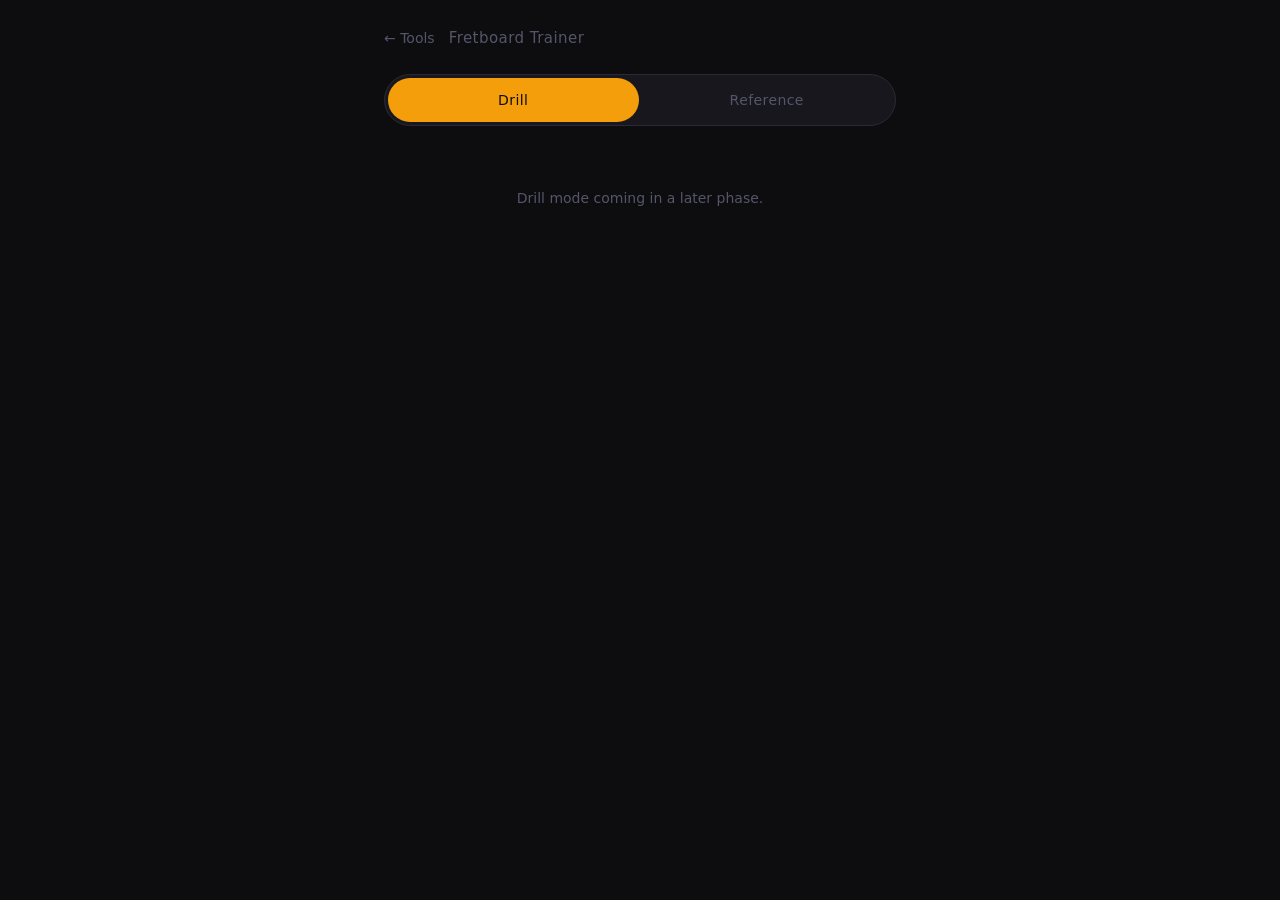
==== fretboard-trainer/index.html @ 33167a0d "Scaffold fretboard-trainer tool structure Adds the tab shell (Drill/Reference) and base styling for " ====
<!DOCTYPE html>
<html lang="en">
<head>
  <meta charset="UTF-8">
  <meta name="viewport" content="width=device-width, initial-scale=1.0, viewport-fit=cover">
  <link rel="apple-touch-icon" href="../apple-touch-icon.png">
  <title>Fretboard Trainer</title>
  <link rel="stylesheet" href="styles.css">
</head>
<body>
  <div class="app">
    <header class="app-header">
      <a class="back-link" href="../">&larr; Tools</a>
      <span class="app-title">Fretboard Trainer</span>
    </header>

    <div class="mode-toggle" role="tablist">
      <button class="mode-btn active" id="tab-drill" role="tab" aria-selected="true" aria-controls="drill-view">Drill</button>
      <button class="mode-btn" id="tab-reference" role="tab" aria-selected="false" aria-controls="reference-view">Reference</button>
    </div>

    <main class="views">
      <section id="drill-view" class="view" role="tabpanel" aria-labelledby="tab-drill">
        <p class="placeholder-note">Drill mode coming in a later phase.</p>
      </section>
      <section id="reference-view" class="view" role="tabpanel" aria-labelledby="tab-reference" hidden>
        <p class="placeholder-note">Reference view coming in a later phase.</p>
      </section>
    </main>
  </div>

  <script type="module" src="app.js"></script>
</body>
</html>
---- fretboard-trainer/styles.css ----
*, *::before, *::after { box-sizing: border-box; margin: 0; padding: 0; }

html {
  -webkit-text-size-adjust: 100%;
      -ms-text-size-adjust: 100%;
}

:root {
  --bg:           #0d0d0f;
  --surface:      #17171d;
  --border:       #2a2a35;
  --text:         #f0ede8;
  --text-dim:     #55556a;
  --accent:       #f59e0b;
  --accent-glow:  rgba(245, 158, 11, 0.3);
  --radius:       14px;
}

body {
  background: var(--bg);
  color: var(--text);
  font-family: -apple-system, BlinkMacSystemFont, 'SF Pro Text', system-ui, sans-serif;
  min-height: 100vh;        /* fallback for iOS < 15.4 */
  min-height: 100dvh;
  -webkit-font-smoothing: antialiased;
}

/* ─── Layout ────────────────────────────────────────────── */
.app {
  max-width: 560px;
  margin: 0 auto;
  padding: 0 24px env(safe-area-inset-bottom, 16px);
  display: flex;
  flex-direction: column;
  min-height: 100dvh;
  gap: 16px;
}

/* ─── Header ────────────────────────────────────────────── */
.app-header {
  display: flex;
  align-items: center;
  gap: 14px;
  padding-top: 18px;
}

.back-link {
  color: var(--text-dim);
  text-decoration: none;
  font-size: 14px;
  padding: 12px 0;   /* 44px tall touch target */
}
.back-link:hover { color: var(--text); }

.app-title {
  font-size: 15px;
  font-weight: 500;
  color: var(--text-dim);
  letter-spacing: 0.03em;
}

/* ─── Mode toggle ───────────────────────────────────────── */
.mode-toggle {
  display: flex;
  background: var(--surface);
  border: 1px solid var(--border);
  border-radius: 100px;
  padding: 3px;
  gap: 3px;
}

.mode-btn {
  flex: 1;
  height: 44px;
  border: none;
  border-radius: 100px;
  background: transparent;
  color: var(--text-dim);
  font-size: 14px;
  font-weight: 500;
  font-family: inherit;
  cursor: pointer;
  touch-action: manipulation;
  -webkit-tap-highlight-color: transparent;
  letter-spacing: 0.03em;
  transition: background 0.15s, color 0.15s;
}
.mode-btn.active {
  background: var(--accent);
  color: #0d0d0f;
}
.mode-btn:not(.active):active { background: var(--border); }

/* ─── Views ─────────────────────────────────────────────── */
.views {
  flex: 1;
  min-height: 0;
}

.view[hidden] { display: none; }

.placeholder-note {
  color: var(--text-dim);
  font-size: 14px;
  text-align: center;
  padding: 48px 0;
}

/* clamp()-driven type elsewhere handles small screens — no breakpoint needed */
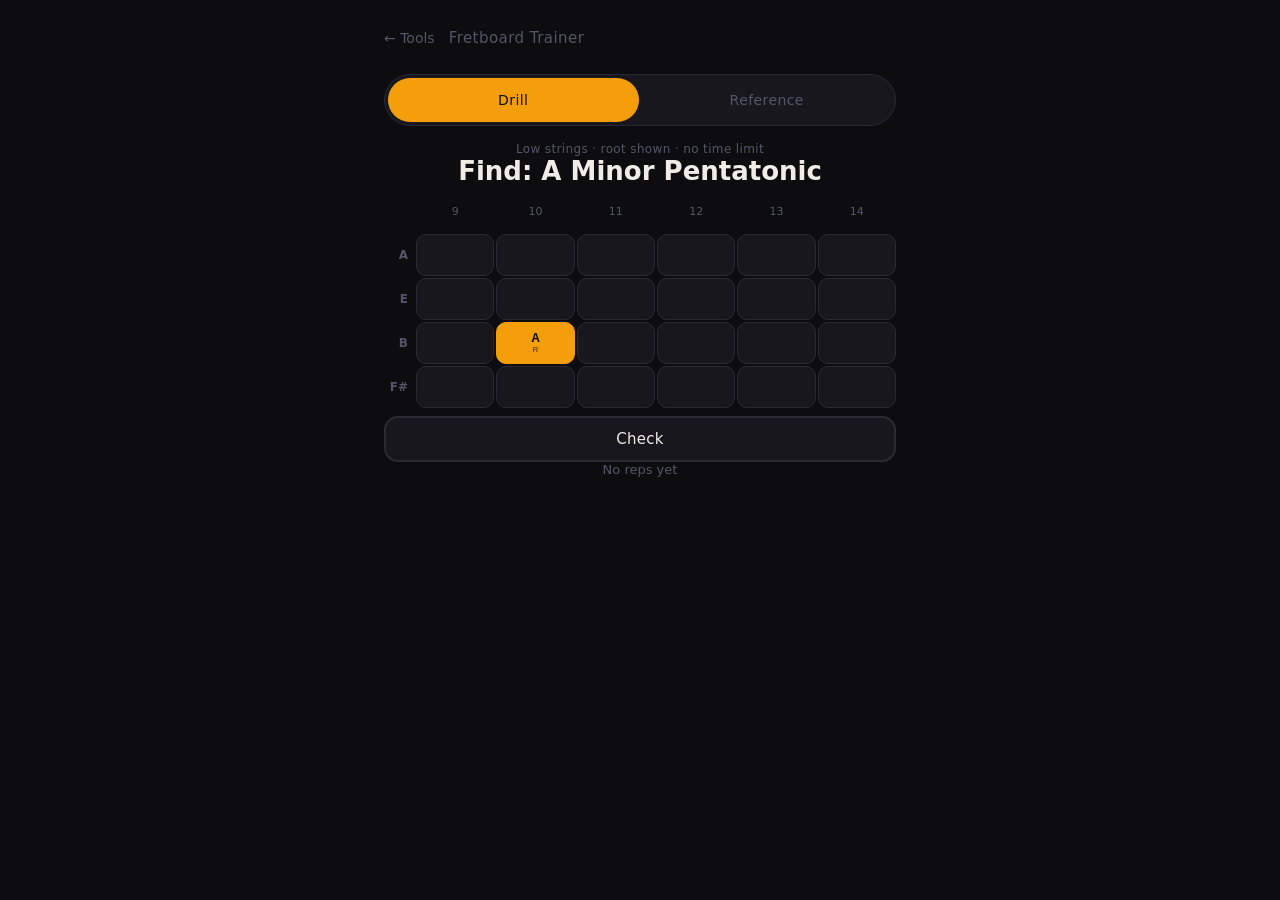
==== commit 68636b60: "Wire drill mode with Leitner SRS and interleaving srs.js implements a Leitner-style bucket scheduler" ====
--- a/fretboard-trainer/index.html
+++ b/fretboard-trainer/index.html
@@ -20,12 +20,8 @@
     </div>
 
     <main class="views">
-      <section id="drill-view" class="view" role="tabpanel" aria-labelledby="tab-drill">
-        <p class="placeholder-note">Drill mode coming in a later phase.</p>
-      </section>
-      <section id="reference-view" class="view" role="tabpanel" aria-labelledby="tab-reference" hidden>
-        <p class="placeholder-note">Reference view coming in a later phase.</p>
-      </section>
+      <section id="drill-view" class="view" role="tabpanel" aria-labelledby="tab-drill"></section>
+      <section id="reference-view" class="view" role="tabpanel" aria-labelledby="tab-reference" hidden></section>
     </main>
   </div>
 
--- a/fretboard-trainer/styles.css
+++ b/fretboard-trainer/styles.css
@@ -106,4 +106,185 @@
   padding: 48px 0;
 }
 
+/* ─── Reference/drill controls ─────────────────────────── */
+.ref-controls {
+  background: var(--surface);
+  border: 1px solid var(--border);
+  border-radius: var(--radius);
+  overflow: hidden;
+  margin-bottom: 16px;
+}
+
+.control-row {
+  display: flex;
+  align-items: center;
+  padding: 10px 18px;
+  gap: 12px;
+  min-height: 44px;
+}
+.control-row + .control-row { border-top: 1px solid var(--border); }
+
+.control-label {
+  font-size: 14px;
+  color: var(--text-dim);
+  min-width: 64px;
+  flex-shrink: 0;
+}
+
+.control-select {
+  flex: 1;
+  background: transparent;
+  border: none;
+  color: var(--text);
+  font-size: 15px;
+  font-family: inherit;
+  text-align: right;
+  cursor: pointer;
+  outline: none;
+  -webkit-appearance: none;
+  appearance: none;
+}
+
+.control-row input[type="checkbox"] {
+  margin-left: auto;
+  width: 22px;
+  height: 22px;
+  accent-color: var(--accent);
+}
+
+/* ─── Buttons ───────────────────────────────────────────── */
+.tap-btn {
+  width: 100%;
+  height: 46px;
+  border-radius: var(--radius);
+  border: 2px solid var(--border);
+  background: var(--surface);
+  color: var(--text);
+  font-size: 15px;
+  font-weight: 500;
+  font-family: inherit;
+  cursor: pointer;
+  touch-action: manipulation;
+  -webkit-tap-highlight-color: transparent;
+  letter-spacing: 0.02em;
+}
+.tap-btn:active { background: var(--border); }
+
+/* ─── Fretboard grid ────────────────────────────────────── */
+.fretboard-scroll {
+  overflow-x: auto;
+  -webkit-overflow-scrolling: touch;
+  padding-bottom: 4px;
+}
+.fretboard-scroll.full-neck .fretboard { width: max-content; }
+
+.fretboard {
+  display: grid;
+  grid-template-columns: 30px repeat(var(--fret-count), minmax(42px, 1fr));
+  grid-auto-rows: minmax(42px, 1fr);
+  align-items: center;
+  justify-items: center;
+  gap: 2px;
+}
+
+.fret-header-label,
+.fret-header-num {
+  font-size: 11px;
+  color: var(--text-dim);
+  font-variant-numeric: tabular-nums;
+}
+
+.string-label {
+  font-size: 12px;
+  font-weight: 600;
+  color: var(--text-dim);
+  justify-self: end;
+  padding-right: 6px;
+}
+
+.cell {
+  width: 100%;
+  height: 100%;
+  min-height: 42px;
+  min-width: 42px;
+  border-radius: 10px;
+  display: flex;
+  flex-direction: column;
+  align-items: center;
+  justify-content: center;
+  line-height: 1.15;
+  font-variant-numeric: tabular-nums;
+}
+
+.cell .note-name {
+  font-size: 12px;
+  font-weight: 700;
+}
+.cell .degree-name {
+  font-size: 8px;
+  opacity: 0.75;
+  letter-spacing: 0.02em;
+}
+
+.cell.empty { background: transparent; }
+
+.cell.scale-tone {
+  background: var(--border);
+  color: var(--text);
+}
+.cell.scale-tone.is-root {
+  background: var(--accent);
+  color: #0d0d0f;
+  box-shadow: 0 0 10px var(--accent-glow);
+}
+.cell.scale-tone.is-root .degree-name { opacity: 0.85; }
+
+.cell.tappable {
+  background: var(--surface);
+  border: 1px solid var(--border);
+  color: var(--text);
+  cursor: pointer;
+  touch-action: manipulation;
+  -webkit-tap-highlight-color: transparent;
+}
+.cell.tappable.selected { background: var(--border); border-color: var(--text-dim); }
+.cell.tappable.correct { background: var(--accent); border-color: var(--accent); color: #0d0d0f; }
+.cell.tappable.wrong { background: transparent; border-color: #e5484d; color: #e5484d; }
+.cell.tappable.missed { background: transparent; border-color: var(--accent); color: var(--accent); }
+.cell.tappable.given { background: var(--accent); border-color: var(--accent); color: #0d0d0f; cursor: default; }
+.cell.tappable:disabled { opacity: 1; }
+
+/* ─── Drill mode ────────────────────────────────────────── */
+.drill-stage-label {
+  font-size: 12px;
+  color: var(--text-dim);
+  text-align: center;
+  letter-spacing: 0.03em;
+}
+
+.drill-prompt {
+  font-size: clamp(20px, 6vw, 26px);
+  font-weight: 700;
+  text-align: center;
+  margin-bottom: 4px;
+}
+
+.drill-timer {
+  text-align: center;
+  font-size: 14px;
+  font-variant-numeric: tabular-nums;
+  color: var(--accent);
+  font-weight: 600;
+}
+
+.drill-action-btn {
+  margin-top: 4px;
+}
+
+.drill-stats {
+  text-align: center;
+  font-size: 13px;
+  color: var(--text-dim);
+}
+
 /* clamp()-driven type elsewhere handles small screens — no breakpoint needed */
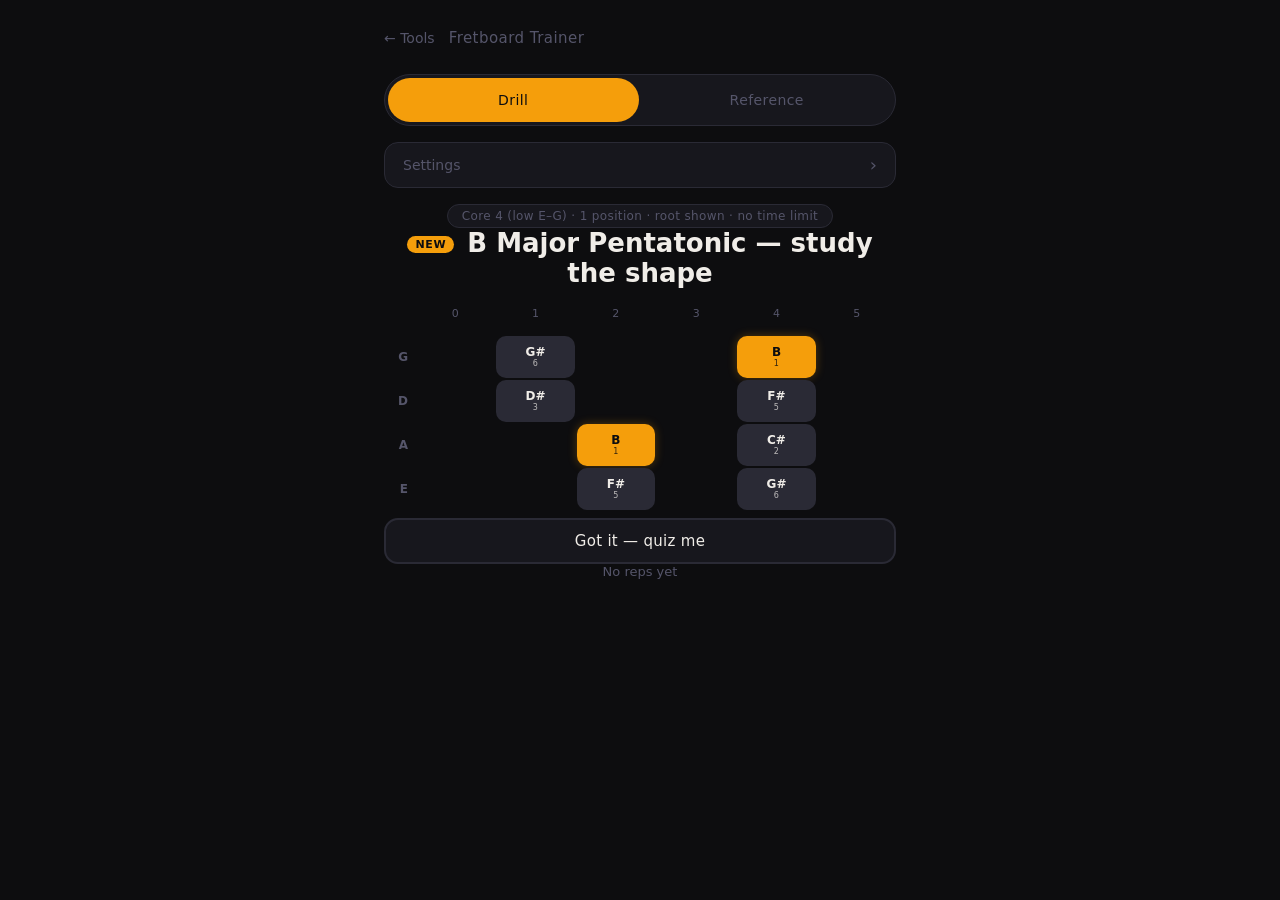
==== commit 8fa91948: "Full UI polish: settings panel, ramp-stage chip, theme pass Adds a Settings expander (mirroring the " ====
--- a/fretboard-trainer/index.html
+++ b/fretboard-trainer/index.html
@@ -19,6 +19,26 @@
       <button class="mode-btn" id="tab-reference" role="tab" aria-selected="false" aria-controls="reference-view">Reference</button>
     </div>
 
+    <div class="settings-box">
+      <button class="expander-btn" id="settings-expander-btn" aria-expanded="false" aria-controls="settings-expander-body">
+        <span>Settings</span>
+        <span class="expander-icon" aria-hidden="true">&rsaquo;</span>
+      </button>
+      <div class="expander-body" id="settings-expander-body" hidden>
+        <div class="control-row">
+          <span class="control-label">Tuning</span>
+          <select class="control-select" id="tuning-select"></select>
+        </div>
+        <div class="control-row">
+          <span class="control-label">Sharps/flats</span>
+          <input type="checkbox" id="accidentals-toggle">
+        </div>
+        <div class="control-row">
+          <button type="button" class="tap-btn danger" id="reset-progress-btn">Reset progress</button>
+        </div>
+      </div>
+    </div>
+
     <main class="views">
       <section id="drill-view" class="view" role="tabpanel" aria-labelledby="tab-drill"></section>
       <section id="reference-view" class="view" role="tabpanel" aria-labelledby="tab-reference" hidden></section>
--- a/fretboard-trainer/styles.css
+++ b/fretboard-trainer/styles.css
@@ -107,13 +107,14 @@
 }
 
 /* ─── Reference/drill controls ─────────────────────────── */
-.ref-controls {
+.ref-controls,
+.settings-box {
   background: var(--surface);
   border: 1px solid var(--border);
   border-radius: var(--radius);
   overflow: hidden;
-  margin-bottom: 16px;
-}
+}
+.ref-controls { margin-bottom: 16px; }
 
 .control-row {
   display: flex;
@@ -170,6 +171,46 @@
 }
 .tap-btn:active { background: var(--border); }
 
+.tap-btn.danger { border-color: #e5484d; color: #e5484d; }
+.tap-btn.danger:active { background: rgba(229, 72, 77, 0.15); }
+
+/* ─── Expander ──────────────────────────────────────────── */
+.expander-btn {
+  width: 100%;
+  display: flex;
+  align-items: center;
+  justify-content: space-between;
+  padding: 10px 18px;
+  border: none;
+  background: transparent;
+  color: var(--text-dim);
+  font-size: 14px;
+  font-family: inherit;
+  cursor: pointer;
+  text-align: left;
+  touch-action: manipulation;
+  -webkit-tap-highlight-color: transparent;
+  min-height: 44px;
+}
+.expander-btn:active { background: var(--border); }
+
+.expander-icon {
+  display: inline-block;
+  transition: transform 0.2s ease;
+  font-size: 18px;
+  line-height: 1;
+}
+.expander-btn[aria-expanded="true"] .expander-icon {
+  transform: rotate(90deg);
+}
+
+.expander-body {
+  overflow: hidden;
+  max-height: 0;
+  transition: max-height 0.25s ease-out;
+}
+.expander-body .control-row { border-top: 1px solid var(--border); }
+
 /* ─── Fretboard grid ────────────────────────────────────── */
 .fretboard-scroll {
   overflow-x: auto;
@@ -256,6 +297,12 @@
 
 /* ─── Drill mode ────────────────────────────────────────── */
 .drill-stage-label {
+  width: fit-content;
+  margin: 0 auto;
+  padding: 4px 14px;
+  border-radius: 100px;
+  background: var(--surface);
+  border: 1px solid var(--border);
   font-size: 12px;
   color: var(--text-dim);
   text-align: center;
@@ -269,6 +316,19 @@
   margin-bottom: 4px;
 }
 
+.drill-badge-new {
+  display: inline-block;
+  background: var(--accent);
+  color: #0d0d0f;
+  font-size: 11px;
+  font-weight: 700;
+  letter-spacing: 0.06em;
+  padding: 2px 8px;
+  border-radius: 100px;
+  vertical-align: middle;
+  margin-right: 4px;
+}
+
 .drill-timer {
   text-align: center;
   font-size: 14px;
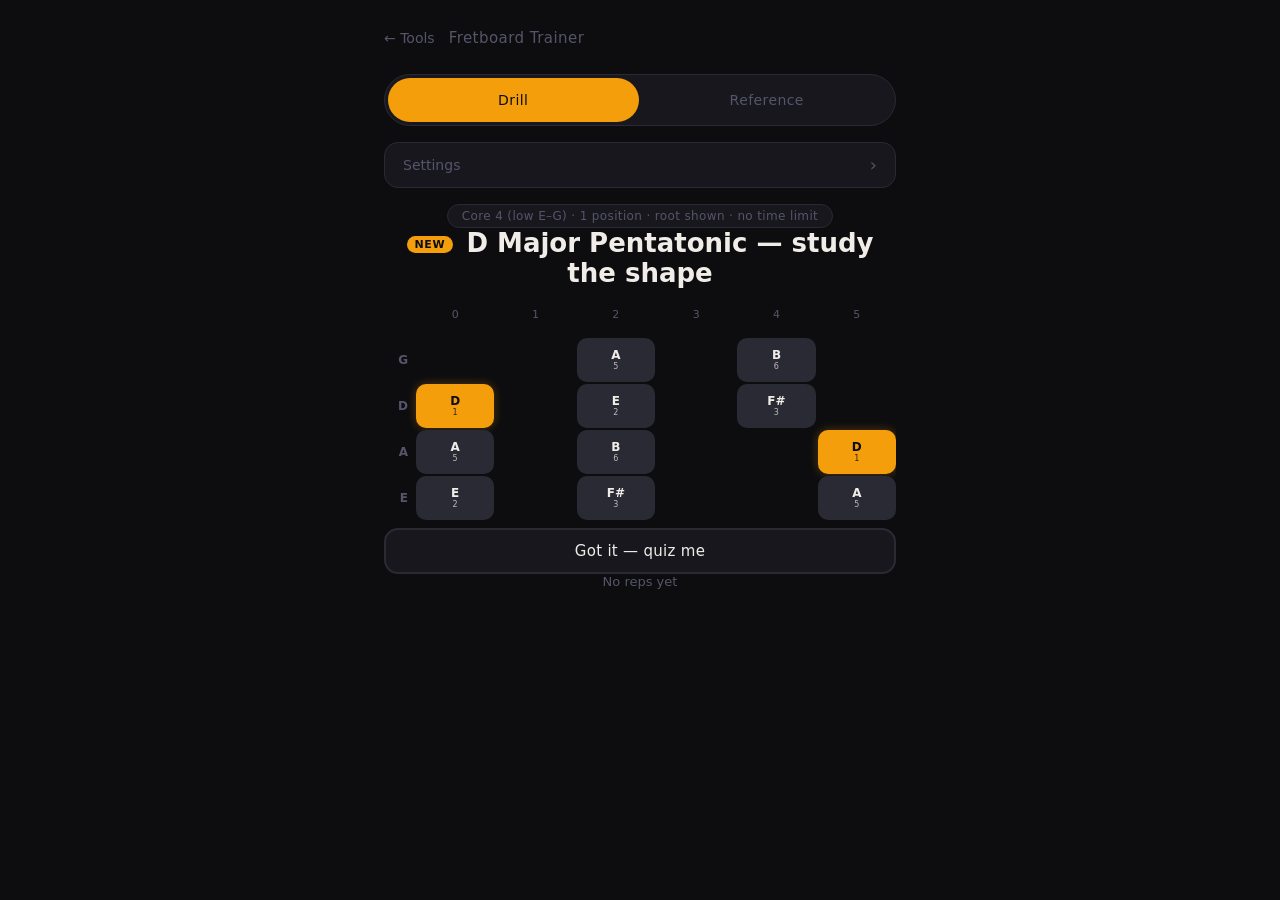
==== commit ad5c2f4e: "Mobile Safari pass + README for fretboard trainer Touch-target audit: fretboard cells bumped 42px→44" ====
--- a/fretboard-trainer/index.html
+++ b/fretboard-trainer/index.html
@@ -25,14 +25,14 @@
         <span class="expander-icon" aria-hidden="true">&rsaquo;</span>
       </button>
       <div class="expander-body" id="settings-expander-body" hidden>
-        <div class="control-row">
+        <label class="control-row" for="tuning-select">
           <span class="control-label">Tuning</span>
           <select class="control-select" id="tuning-select"></select>
-        </div>
-        <div class="control-row">
+        </label>
+        <label class="control-row" for="accidentals-toggle">
           <span class="control-label">Sharps/flats</span>
           <input type="checkbox" id="accidentals-toggle">
-        </div>
+        </label>
         <div class="control-row">
           <button type="button" class="tap-btn danger" id="reset-progress-btn">Reset progress</button>
         </div>
--- a/fretboard-trainer/styles.css
+++ b/fretboard-trainer/styles.css
@@ -122,6 +122,7 @@
   padding: 10px 18px;
   gap: 12px;
   min-height: 44px;
+  -webkit-tap-highlight-color: transparent;
 }
 .control-row + .control-row { border-top: 1px solid var(--border); }
 
@@ -144,12 +145,15 @@
   outline: none;
   -webkit-appearance: none;
   appearance: none;
+  touch-action: manipulation;
+  -webkit-tap-highlight-color: transparent;
 }
 
 .control-row input[type="checkbox"] {
   margin-left: auto;
   width: 22px;
   height: 22px;
+  flex-shrink: 0;
   accent-color: var(--accent);
 }
 
@@ -221,8 +225,8 @@
 
 .fretboard {
   display: grid;
-  grid-template-columns: 30px repeat(var(--fret-count), minmax(42px, 1fr));
-  grid-auto-rows: minmax(42px, 1fr);
+  grid-template-columns: 30px repeat(var(--fret-count), minmax(44px, 1fr));
+  grid-auto-rows: minmax(44px, 1fr);
   align-items: center;
   justify-items: center;
   gap: 2px;
@@ -246,8 +250,8 @@
 .cell {
   width: 100%;
   height: 100%;
-  min-height: 42px;
-  min-width: 42px;
+  min-height: 44px;
+  min-width: 44px;
   border-radius: 10px;
   display: flex;
   flex-direction: column;
